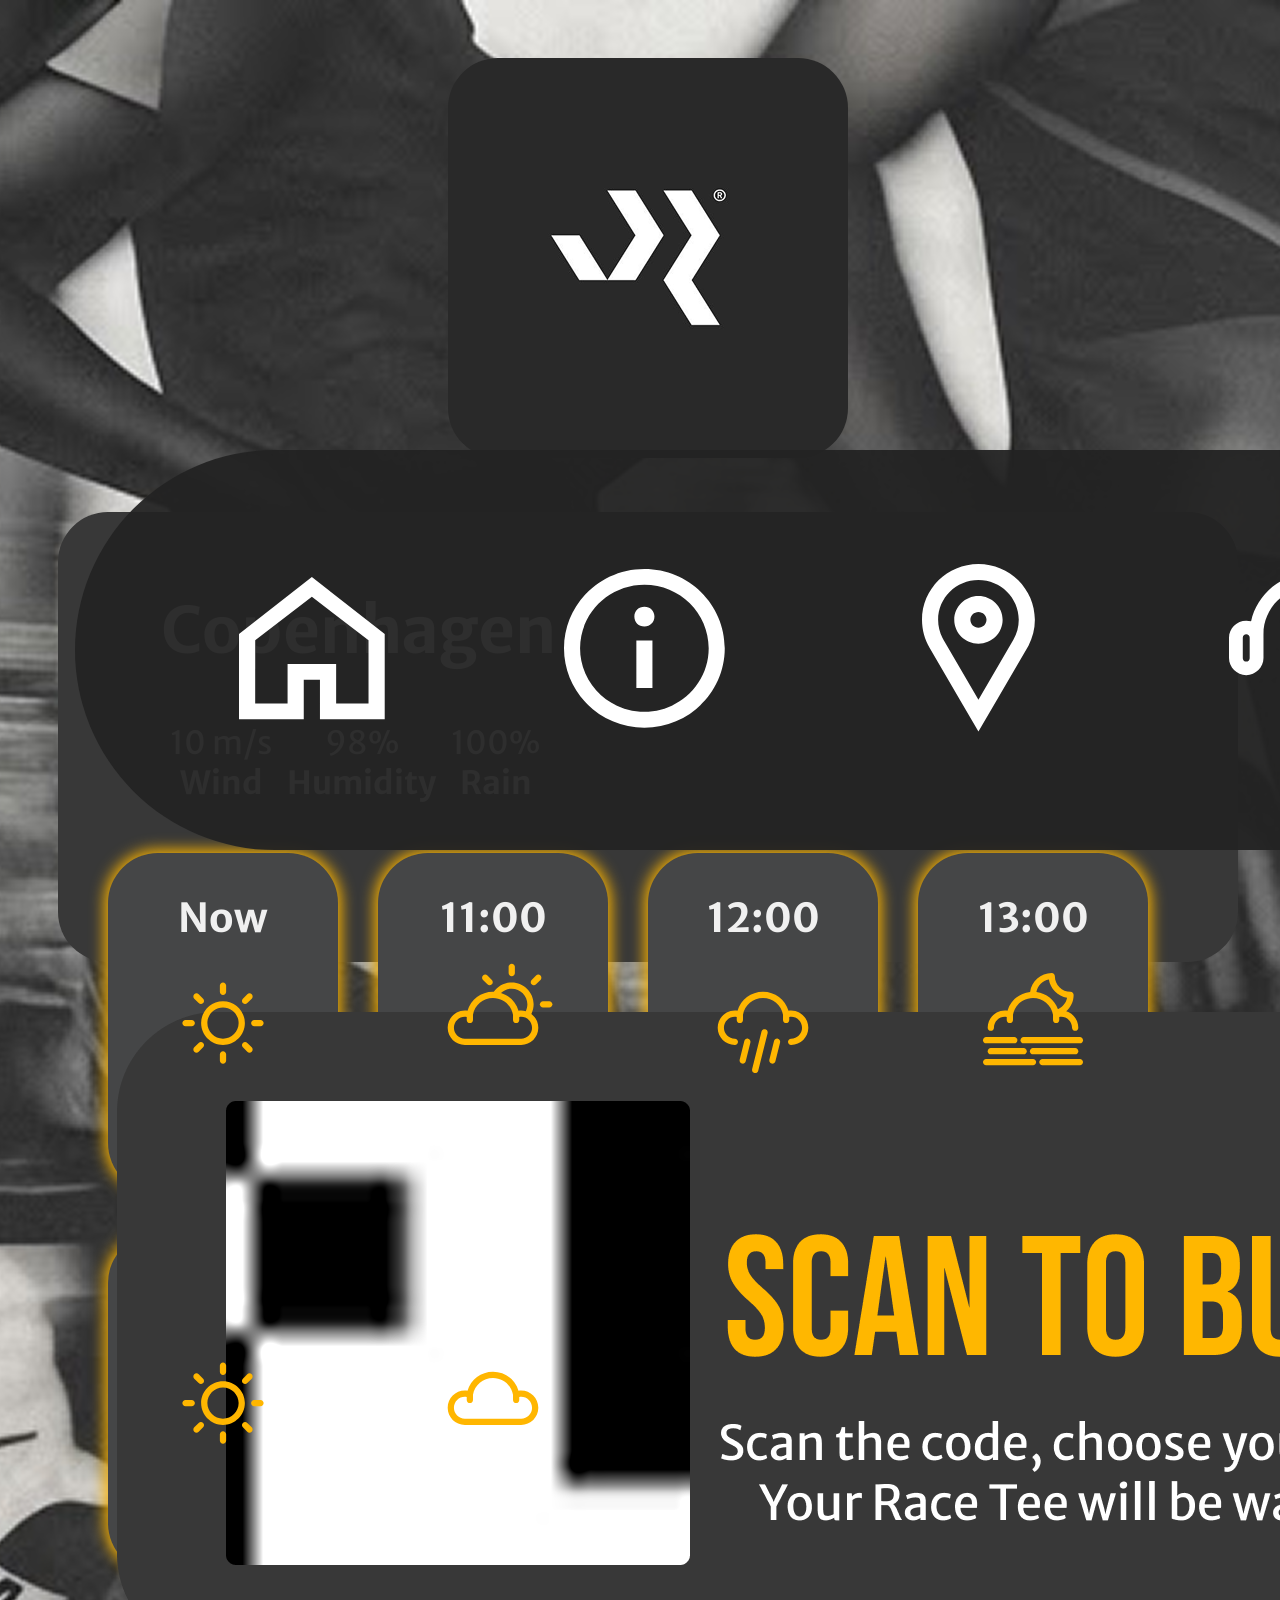
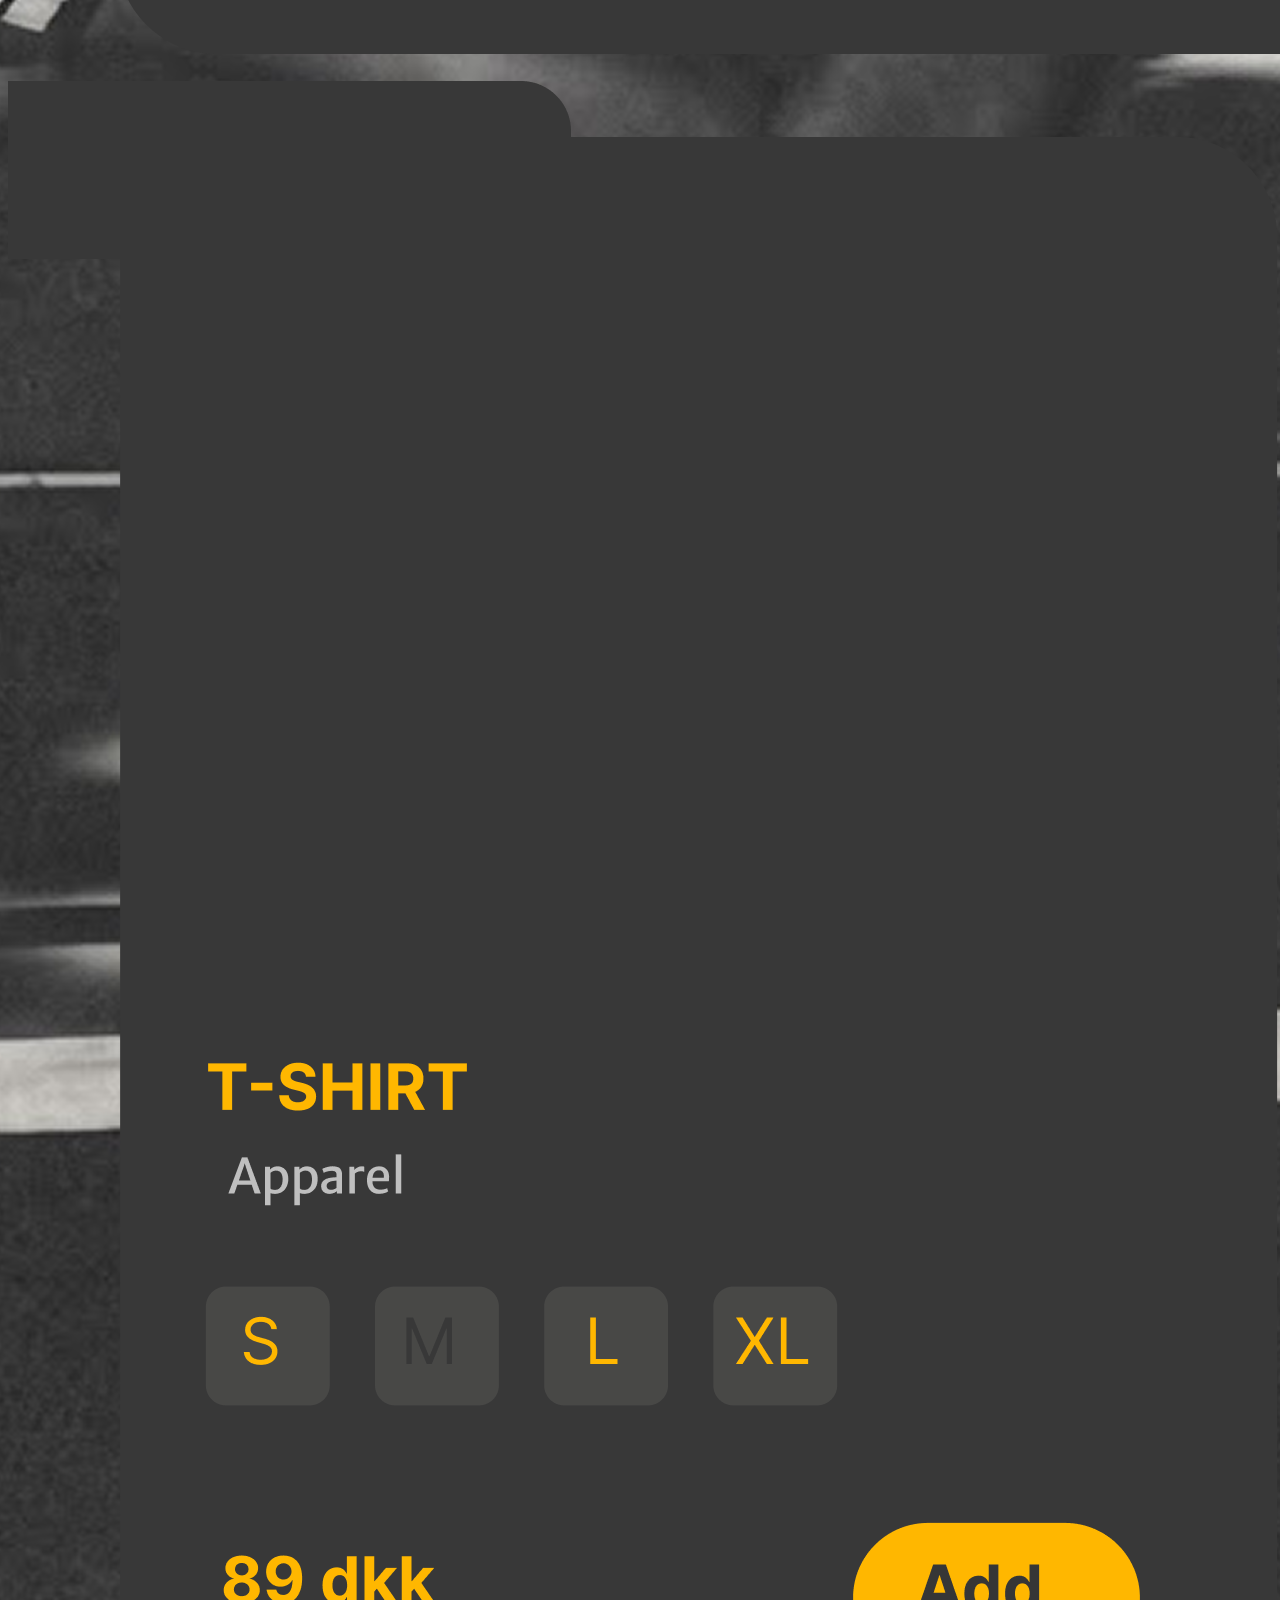
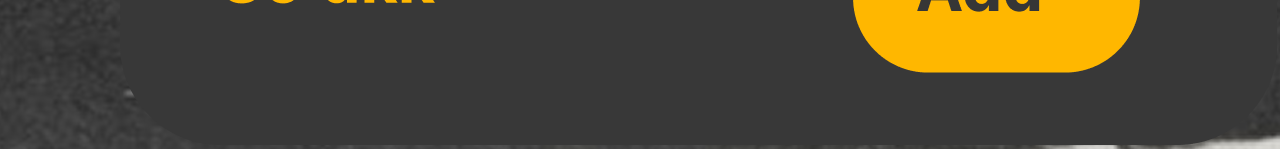
==== merch.html @ bc3d0461 "Add files via upload" ====
<!DOCTYPE html>
<html lang="en">

<head>
    <meta charset="UTF-8">
    <meta name="viewport" content="width=device-width, initial-scale=1.0, user-scalable=no">
    <title>CPH Marathon︱Merch</title>
    <link rel="icon" type="image/png" href="diabetofinal_outline.png">
    <link rel="stylesheet" href="mystyle.css">
    <script src="javascript.js" defer></script>
</head>

<body class="background">
     <header class="header">
        <div>
            <a href="home.html">
                <img src="logo.png" alt="Logo" class="logo">
            </a>
        </div>

        <div class="weather-widget">
            <div>
                <h2 class="weather-header">Copenhagen</h2>
                <div class="weather-info">
                    <div>10 m/s <br><b>Wind</b></div>
                    <div>98% <br><b>Humidity</b></div>
                    <div>100% <br><b>Rain</b></div>
                </div>
            </div>

            <div class="weather-card-container">
                <div class="weather-card">
                    <p>Now</p>
                    <img src="slniecko.svg" alt="sunny" class="weathericon">
                    <p>16°C</p>
                </div>
                <div class="weather-card">
                    <p>11:00</p>
                    <img src="polooblacno.svg" alt="partly cloudy" class="weathericon">
                    <p>16°C</p>
                </div>
                <div class="weather-card">
                    <p>12:00</p>
                    <img src="prsiprsilensaleje.svg" alt="rain" class="weathericon">
                    <p>17°C</p>
                </div>
                <div class="weather-card">
                    <p>13:00</p>
                    <img src="hmlistymesiaciksoblacikom.svg" alt="sunny" class="weathericon">
                    <p>-5°C</p>
                </div>
                <div class="weather-card">
                    <p>14:00</p>
                    <img src="slniecko.svg" alt="sunny" class="weathericon">
                    <p>16°C</p>
                </div>
                <div class="weather-card">
                    <p>15:00</p>
                    <img src="mracik.svg" alt="mracik" class="weathericon">
                    <p>17°C</p>
                </div>
            </div>
        </div>
    </header>
    
    <main>
        <!--
        <div class="merch-row">
            <div class="widebox">
                <img src="psykiatrifonden.png" alt="merch shop qr code" class="qrkod">
                <div class="inside-widebox">


                </div>
            </div>
            <div class="narrowbox">
                <img src="merch-tshirt.png" alt="copenhagen marathon merch tshirt" class="merch-thmbnl">
            </div>
        </div>
 -->

        <img src="Vector.png">

   





    </main>

   <footer class="bottom-bar">
        <div class="bottom-menu">
            <div class="menu-btn-0">
                <a href="home.html">
                    <img src="home_icon.svg" alt="Home Page Icon" class="menu-icon-0">
                </a>
            </div>

            <div class="menu-btn-0">
                <a href="info.html">
                    <img src="info_icon.svg" alt="Info Page Icon" class="menu-icon-0">
                </a>
            </div>

            <div class="menu-btn-0">
                <a href="map.html">
                    <img src="map_icon.svg" alt="Map Page Icon" class="menu-icon-0">
                </a>
            </div>

            <div class="menu-btn-0">
                <a href="contactus.html">
                    <img src="support_icon.svg" alt="Charities Page Icon" class="menu-icon-0">
                </a>
            </div>

            <div class="menu-btn-1">
                <a href="merch.html">
                    <img src="merch_icon.svg" alt="Merch Page Icon" class="menu-icon-1">
                </a>
            </div>

            <div class="menu-btn-0">
                <a href="charities.html">
                    <img src="charity_icon.svg" alt="Charity Page Icon" class="menu-icon-0">
                </a>
            </div>


        </div>
        <button class="back-btn" onclick="history.back()">
        BACK
        </button>
    </footer>
</body>

</html>
---- mystyle.css ----
/* ------------------------------------------------------------------------ */
/* SHARED STYLES */
@font-face{
    font-family: heading;
    src:url(BebasNeue-Regular.ttf);
}
@font-face{
    font-family: basic;
    src:url(MerriweatherSans-VariableFont_wght.ttf);
}
:root {
    --gray: #383838;
    --lightgray: #454647;
    --yellow: #ffb700;
    --white: #f0f0f0;
    --black: #000000;
    --darkgray: #232323;
    --menumenu: rgba(35,35,35,0.95)
}


.background{
    background-image: url("bgimage.png");
    width: 100vw;
    height: 100vh;
    background-repeat: no-repeat;
    background-position: top;
}

.logo {
    border-radius: 50px;
    width: 400px;
    height:auto
}
/*weather widget*/
.weather-widget{
    font-family: basic;
    color: var(--white);
    background-color:var(--gray);
    border-radius: 50px;
    max-width: 2200px;
    max-height: 400px;
    display: flex;
    flex-direction: row;
    flex-wrap:wrap;
    padding: 25px 50px;
    gap:50px;
}

.weather-header{
    width: 500px;
    font-size:64px; 
    text-align: center;
}

.header{
    display: flex;
    flex-direction: row;
    flex-wrap: wrap;
    gap:50px;
    justify-content: center;
    padding: 50px;

}
.weather-info{
    display: flex;
    flex-direction:row;
    flex-wrap:wrap;
    gap:15px;
    text-align:center;
    font-size: 32px;
    padding-left: 62px;
}

.weather-card-container{
    display:flex;
    flex-direction: row;
    flex-wrap:wrap;
    gap: 40px;
    align-items: center;
}

.weather-card{
    background-color:var(--lightgray);
    border-radius: 50px;
    box-shadow: 0px 0px 15px 3px var(--yellow);
    width:230px;
    height:340px;
    display: flex;
    flex-direction: column;
    align-items: center;
    font-size: 40px;
    font-weight: bolder;
}

.weathericon{
    height: 150px;
    margin: -35px;
    filter: invert(77%) sepia(77%) saturate(3127%) hue-rotate(1deg) brightness(105%) contrast(104%);
}

.bottom-bar {
    position: fixed;
    bottom: 50px;
    left: 75px;
    display: flex;
    flex-direction: row;
    align-items: center;
    gap: 70px;
}

.bottom-menu {
    width: 2000px;
    height: 400px;
    background-color: var(--menumenu);
    border-radius: 300px;
    display: grid;
    grid-template-columns: repeat(6, 1fr);
    place-items: center;
    padding: 0 70px;
}

.menu-icon-0 {
    padding: 80px;
}


.menu-btn-1 {
    padding: 90px;
    background-color: var(--yellow);
    border-radius: 135px;
}

.menu-icon-1 {
    filter: brightness(0) saturate(100%);
    z-index: 10;
}

.back-btn {
    background-color: var(--menumenu);
    width: 500px;
    height: 400px;
    border-radius: 300px;
    color: var(--white);
    font-family: heading;
    font-size: 175px;
    padding-top: 20px;
}
/* ------------------------------------------------------------------------ */

/* ------------------------------------------------------------------------ */
/* HOMEPAGE (homepage.html)  */

.tracker{
    background-color: var(--gray);
    border-radius: 150px;
    box-shadow: 0px 0px 50px 5px var(--black);
    width: 2680px;
    height: 1000px;
    position: fixed;
    bottom: 100px;
    margin: 0 40px 0px 50px;
    display: flex;
    flex-direction: row;
    flex-wrap: wrap;
    align-items: center;
    gap: 100px;
}

.trackermap{
    width:1200px;
    height:900px;
    border-radius: 100px;
    margin-left: 70px;
    box-shadow: 0px 0px 15px 3px var(--black);
}

.searchbar{
    width: 1200px;
    height:220px;
    background-color:var(--black);
    border-radius: 100px;
    box-shadow: 0px 0px 15px 3px var(--yellow);
    display: flex;
    flex-direction: row;
    flex-wrap: wrap;
    gap: 20px;
    font-family: basic;
    color:#ffb700aa;
    font-size:65px;
}

.search-icon{
    margin-left: 60px;
    width: 100px;
    filter: invert(77%) sepia(77%) saturate(3127%) hue-rotate(1deg) brightness(105%) contrast(104%);
}

.runners{
    display: flex;
    flex-direction: column;
    flex-wrap: wrap;
    font-size: 65px;
    font-family: basic;
    color: var(--yellow);
    gap: 50px;
}

.runner{
    display: flex;
    flex-direction: row;
    flex-wrap: wrap;
    gap: 40px;
    align-items: center;
    padding-left: 50px;
    background-color: var(--lightgray);
    border-radius: 100px;
    margin-bottom: 30px;
}

.pfp{
    height: 150px;
    width: 150px;
}


.clock-widget-home {
    position: fixed;
    bottom: 1150px;
    right: 75px;
    width: 2650px;
    max-height: 300px;
    color: var(--yellow);
    background-color: var(--gray);
    font-family: heading;
    border-radius: 200px;
    margin: 0 auto;
    margin-top: 100px;
    font-size: 180px;
    text-align: center;
    padding: 60px 0;
    box-shadow: 0px 0px 50px 5px var(--black);
}

.map-tracker {
    width: 2400px;
    margin: 0 auto;
    margin-top: -60px;
}

.searchbar2 {
    position: relative;
    margin: 0 auto;
    margin-top: -40px;
    width: 2400px;
    height:220px;
    background-color:var(--black);
    border-radius: 100px;
    box-shadow: 0px 0px 15px 3px var(--yellow);
    display: flex;
    flex-direction: row;
    align-items: center;
    gap: 40px;
    font-family: basic;
    color:#ffb700aa;
    font-size:65px;
}

/* all cards */
.navigate{
    font-family: basic;
    text-decoration: none;
}

.cards-container {
    position: relative;
    top: -150px;
    width: 100%;
    min-height: 900px;
    text-decoration: none;
}

.card {
    background: #383838;
    color: white;
    border-radius: 35px;
    overflow: hidden;
    box-shadow: 0 10px 30px rgba(0,0,0,0.5);
}

.card-image {
    width: 100%;
    height: 150px;
    object-fit: cover;
    filter: grayscale(2);
    display: block;
}

.card-content {
    position: relative;
    padding: 12px 25px 25px;
    text-decoration: none;
}

.card-logo {
    position: absolute;
    top: -70px;
    right: -50px;
    width: 200px;
    height: 200px;
    object-fit: contain;
    opacity: 0.2;
    filter: brightness(0) saturate(100%) invert(75%) sepia(97%) saturate(2000%) hue-rotate(358deg) brightness(102%);
    z-index: -1;
}

.card h1,
.card h2 {
    position: relative;
    z-index: 1;
    color: #FFB700;
    font-family: heading;
    font-size: 48px;
    margin: 0 0 15px;
}

.card p {
    position: relative;
    z-index: 1;
    font-family: heading;
    font-size: 16px;
    line-height: 1.4;
    margin: 0 0 30px;
}

.card button {
    position: relative;
    z-index: 1;
    display: block;
    margin: 0 auto;
    background: #FFB700;
    border: none;
    border-radius: 30px;
    padding: 14px 30px;
    font-size: 33px;
    cursor: pointer;
    font-family: heading;
    text-decoration: none;
}

.main {
    position: absolute;
    width: 430px;
    height: 600px;
    left: 50%;
    top: 200px;
    filter: none;
    opacity: 1;
    transform: translateX(-50%) scale(2.5);
    z-index: 5;
    transform-origin: center top;
}

.main .card-image1 {
    height: 225px;
     width: 100%;
    object-fit: cover;
    filter: grayscale(2);
    display: block;
}

.main h1 {
    font-size: 100px;
    margin-top: 0;
}

.main p {
    font-size: 27px;
    line-height: 1.18;
}

/* side cards */
.side {
    position: absolute;
    top: 400px;
    width: 280px;
    height: 440px;
    filter: blur(1.5px);
    z-index: 3;
    transform: scale(2.5);
    transform-origin: center top;
}

.left {
    left: calc(43% - 370px);
}


.right {
    right: calc(43% - 370px);
}

.side2 {
    position: absolute;
    top: 500px;
    width: 280px;
    height: 370px;
    filter: blur(1.5px);
    opacity: 0.8;
    z-index: 2;
    transform: scale(2.5);
    transform-origin: center top;
}

.left1 {
    left: calc(23.4% - 10px);
}

.right1 {
    right: calc(23.4% - 10px);
}


/* navigation arrows */
.arrow {
    position: absolute;
    top: 1250px;
    width: 150px;
    height: 150px;
    border-radius: 50%;
    border: none;
    background: #FFB700;
    color: black;
    font-size: 80px;
    cursor: pointer;
    z-index: 10;
    display: flex;
    align-items: center;
    justify-content: center;
    transition: 0.3s;
}

.arrow:hover {
    background: #FFB700;
    transform: scale(1.1);
}

.arrow-left {
    left: 200px;
}

.arrow-right {
    right: 180px;
}

/* same appearance for every central card */

.main .card-image,
.main .card-image1 {
    width: 100%;
    height: 225px;
    object-fit: cover;
    filter: grayscale(2);
}

/* same title size */
.main h1,
.main h2 {
    font-family: heading;
    font-size: 100px;
    color: #FFB700;
    margin: 0 0 15px;
}

/* same paragraph size */
.main p {
    font-size: 27px;
    line-height: 1.18;
}

/* same logo appearance */
.main .card-logo{
    position: absolute;
    top: -80px;
    right: -70px;
    width: 300px;
    height: 300px;
    object-fit: contain;
    opacity: 0.2;
    filter: brightness(0) saturate(100%) invert(75%) sepia(97%)
    saturate(2000%) hue-rotate(358deg) brightness(102%);
    z-index: -1;
}
/* ------------------------------------------------------------------------ */

/* ------------------------------------------------------------------------ */
/* CHARITIES PAGE (charitiesPage.html)                                      */
/* ------------------------------------------------------------------------ */

.popup-container{
    display: grid;
    grid-template-columns: 1200px 1200px;
    grid-template-rows: repeat(3, 800px);
    margin-top: 15px;
    gap: 80px;
    justify-content: center;
}

.popup{
    position: relative;
    display: flex;
    flex-direction: column;
    align-items: center;
    margin: 120px;
    text-align: center;
    font-family: heading;
    justify-content: center;
    
}

.popup-button{
    width: 1200px;
    height: 800px;
    text-align: center;
    text-decoration: none;
    background-color: var(--gray);
    color: var(--white);
    font-family: heading;
    font-size: 120px;
    border-radius: 125px;
    box-shadow: 0 0 20px 10px var(--yellow);
}

.popup-content{
    display: none;
    position: fixed;
    top:50%;
    left:50%;
    transform: translate(-50%, -50%);
    width: 2500px;
    height: 3000px;
    background-color: var(--darkgray);
    box-shadow: 0 0 60px 1000px rgba(0,0,0,0.5);
    border-radius: 600px;
    z-index: 1000;
    border: 5px solid var(--yellow);
}

.popup-content.show{
    display: flex;
    flex-direction: column;
    gap: 100px;
}

.charitypopupimg{
    width: 2000px;
    margin: 0 auto;

}
.popup-heading{
    font-family: heading;
    font-size: 200px;
    color: var(--yellow);
    margin: 0 auto;
    padding-top: 100px;
}

.popup-info{
    background-color: var(--gray);
    border-radius:100px;
    width:2000px;
    height:1000px;
    margin: 0 auto;
    display: grid;
    grid-template-columns: 1fr 1fr;
    grid-template-rows: 1fr 1fr;
    place-items: center;
}

.popup-article{
    grid-area: 1 / 1 / span 2 / span 1;
    margin: -50px 100px;
    padding: 50px;
    color: var(--white);
    font-size: 70px;
    font-family: basic;
    font-weight: 100;
    text-align: left;
    background-color: var(--lightgray);
    border-radius: 100px;
    border: 3px solid var(--white);
    box-shadow: 0 0 100px var(--darkgray);
}

.char-thumbnail-container {
    width: 1200px;
    height: 450px;
    overflow: hidden;
    border-radius: 100px;
    mask-image: linear-gradient(black 40%, transparent 95%);
}

.chartext {
    position: relative;
    bottom: 40px;
}

.chartext2 {
    position: relative;
    bottom: 120px;
}

.charity-small-image {
    margin-top: -190px;
    width: 1200px;
    height: auto;
}

.charity-qr {
    position: relative;
    margin: 0 auto;
    width: 700px;
    margin-top: -80px;
}

.popup-stat2 {
    font-family: heading;
    color: var(--yellow);
    font-size: 110px;
    margin-top: -55px;
}

/* ------------------------------------------------------------------------ */
/* CONTACT US PAGE (contactUsPage.html)                                     */
/* ------------------------------------------------------------------------ */

.support-page {
    display: flex;
    flex-direction: column;
    align-items: center;
    gap: 80px;
    margin-top: 75px;
}


.support-card-a{
    width:2600px;
    height:900px;
    background-image: linear-gradient(90deg, #ffb700 48%, #383838 48%);
    border-radius: 100px;
    display: grid;
    grid-template-columns: 1300px 1300px;
    padding-left: 75px;
}

.support-en {
    font-family: heading;
    font-size: 125px;
    color: var(--gray);
    margin-top: 75px;
}

.support-da {
    font-family: heading;
    font-size: 125px;
    color: var(--yellow);
    margin-top: 75px;
    font-weight: normal;
}

.support-card-b {
    width: 2650px;
    height: 1410px;
    background-color: rgba(35,35,35,0.9);
    border-radius: 100px;
    border: 3px solid, var(--white);
    display: flex;
    flex-direction: row;
}


.newslet {
    margin-left: 15px;
    margin-top: 200px;
    color: var(--white);
    display: grid;
    grid-template-rows: repeat(4, 250px);
    align-items: center;
}

.newslet1 {
    font-family: heading;
    font-size: 200px;
    font-weight: normal;
    color: var(--white);
    text-align: center;
}

.newslet2 {
    font-family: basic;
    font-size: 60px;
    color: var(--white);
    text-align: center;
}

.email-bar {
    position: relative;
    width: 1300px;
    height: 170px;
    margin: 0 auto;
    background-color: var(--white);
    color: var(--darkgray);
    font-family: basic;
    font-size: 70px;
    border-radius: 100px;
    padding-left: 20px;
}

.email-submit {
    position: relative;
    width: 700px;
    height: 210px;
    margin: 0 auto;
    background-color: var(--yellow);
    color: var(--darkgray);
    font-family: heading;
    font-size: 120px;
    border-radius: 100px;
    padding: 40px
}

#forma {
    display: flex;
    flex-direction: column;
    margin-top: 300px;
    gap: 50px;
}
/* ------------------------------------------------------------------------ */
/* INFO PAGE */

.info-container {
    display: flex;
    flex-direction: column;
    align-items: center;
    gap: 180px;
    width: 100%;
    max-width: 1800px;
    margin: 0 auto;
    padding: 60px;
    margin-top: 100px;
}

.info-button {
    width: 2500px;
    height: 300px;
    
    text-align: center;
    text-decoration: none;
    background-color: var(--gray);
    color: var(--yellow);
    font-family: heading;
    font-size: 150px;
    border-radius: 125px;
    box-shadow: 0 0 60px var(--yellow);
}
    
.popup-content{
    display: none;
    position: fixed;
    top:50%;
    left:50%;
    transform: translate(-50%, -50%);
    width: 2500px;
    height: 3000px;
    background-color: var(--darkgray);
    box-shadow: 0 0 60px 1000px rgba(0,0,0,0.5);
    border-radius: 100px;
    z-index: 1000;
    overflow: hidden;
}


/* ------------------------------------------------------------------------ */
/* Back icon (šipka) */
/* ------------------------------------------------------------------------ */

/* ------------------------------------------------------------------------ */

/* ------------------------------------------------------------------------ */
/* MAP PAGE (mapPage.html)                                                  */
/* ------------------------------------------------------------------------ */


.mapbkg {
    display: flex;
    flex-direction: column;
    background-color: var(--gray);
    border-radius: 100px;
    width: 2700px;
    height: 2600px;
    align-items: center;
    margin: 0 auto;
}

.mapmap {
    width: 2600px;
    height: auto;
    margin-top: 50px;
    border-radius: 100px;
}

.mapcategories {
    display: grid;
    grid-template-columns: 1200px 1200px;
    grid-template-rows: repeat(3, 200px);
    gap: 40px;
}

.map-button {
    width: 1190px;
    height: 180px;
    background-color: var(--darkgray);
    color: var(--white);
    border-radius: 100px;
    box-shadow: 0 0 40px 0 var(--yellow);
    font-family: basic;
    margin-top: -400px;
    font-size: 80px;
    text-align: center;
}






/* ------------------------------------------------------------------------ */
/* STARTER PAGE (index.html)   */

.bodycolor {
    background-color: var(--yellow);
}

.headline {
    font-family: heading;
    font-size: 250px;
    font-weight: 500;
    text-decoration: none;
}

.clock-widget {
    width: 2600px;
    max-height: 400px;
    color: var(--yellow);
    background-color: var(--darkgray);
    font-family: heading;
    border-radius: 200px;
    margin: 0 auto;
    margin-top: 100px;
    font-size: 180px;
    text-align: center;
    padding: 80px 0;

}

.container {
    display: flex;
    margin-top: 700px;
    text-align: center;
    flex-direction: column;
    align-items: center;
    gap: 20px;
}   

.cover-link {
    position: fixed;
    top: 0;
    left: 0;
    width: 100vw;
    height: 100vh;
    z-index: 9999;
    text-indent: -9999px;
}

.bubble {
    position: fixed;
    top: 450px;
    right: 300px;
    width: 40%;
}
/* ------------------------------------------------------------------------ */   


.merch-row {
    display: flex;
    flex-direction: row;
    flex-wrap: wrap;
    gap: 50px;
    margin: 0 auto;
}

.widebox {
    display: flex;
    flex-direction: row;
    width: 2400px;
    height: 1000px;
    background-color: var(--gray);
    box-shadow: 0 0 30px 5px var(--yellow);
    border-radius: 100px;
}

.qrkod {
    width: 600px;
    height: auto;
}

.inside-widebox {
    display: flex;
    flex-direction: column;
    margin: 50px;
}

.narrowbox {
    width: 1150px;
    height: 800px;
    background-color: var(--gray);
    box-shadow: 0 0 30px 5px var(--yellow);
    border-radius: 100px;
}
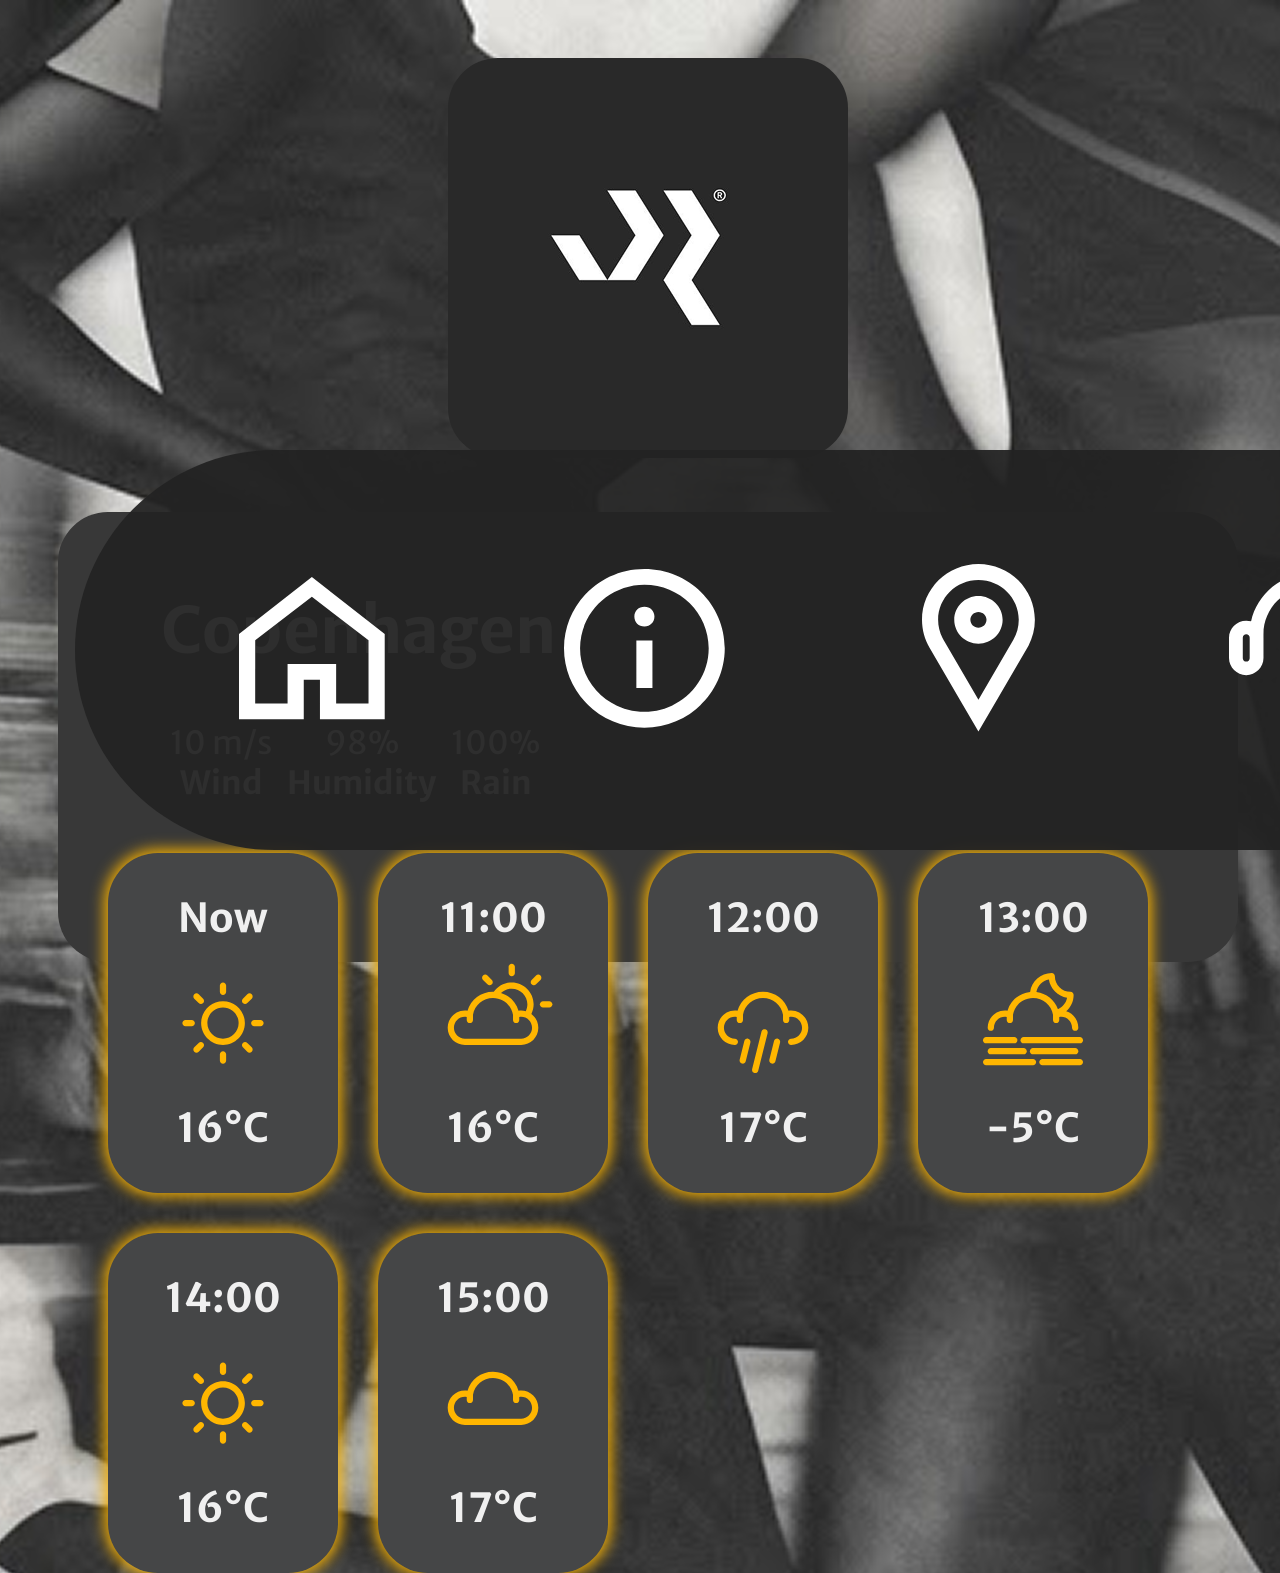
==== commit 04b8dc86: "Update merch.html" ====
--- a/merch.html
+++ b/merch.html
@@ -79,7 +79,6 @@
         </div>
  -->
 
-        <img src="Vector.png">
 
    
 
@@ -135,4 +134,4 @@
     </footer>
 </body>
 
-</html>+</html>
